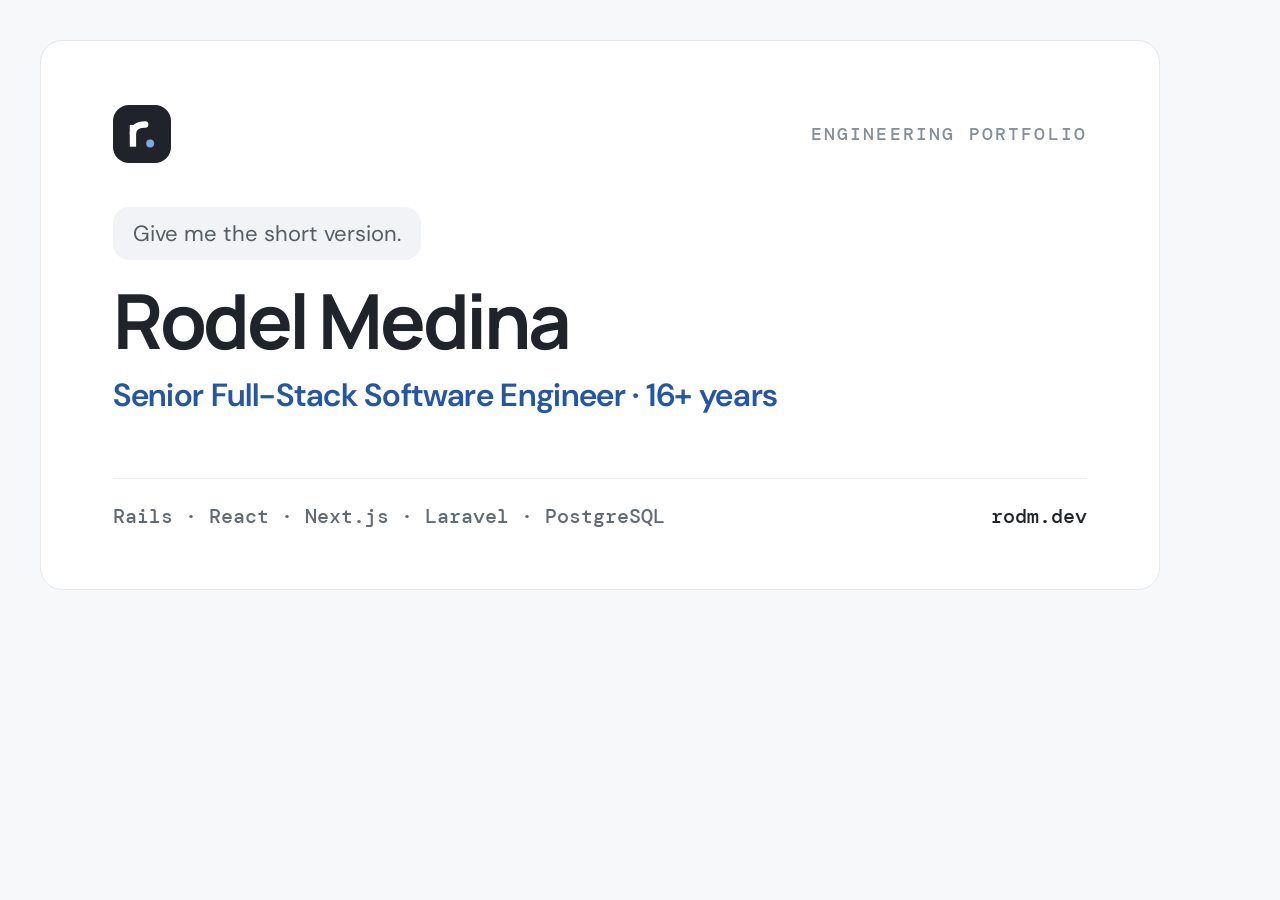
==== og/og-image.html @ d5e73b15 "Publish portfolio site Static conversation-style portfolio with case studies, career path, engineeri" ====
<!doctype html>
<html lang="en">
<head>
<meta charset="utf-8" />
<link href="https://fonts.googleapis.com/css2?family=DM+Mono:wght@400;500&family=DM+Sans:wght@400;500;600&family=Manrope:wght@600;700&display=swap" rel="stylesheet" />
<style>
  * { box-sizing: border-box; }
  html, body { margin: 0; width: 1200px; height: 630px; overflow: hidden; }
  body { position: relative; background: #f7f8fa; color: #20242a; font-family: 'DM Sans', Arial, sans-serif; }
  .frame { position: absolute; inset: 40px; padding: 64px 72px; border: 1px solid #e5e8ec; border-radius: 22px; background: #fff; }
  .top { display: flex; align-items: center; justify-content: space-between; }
  .mark { display: grid; place-items: center; width: 58px; height: 58px; border-radius: 16px; background: #20242a; color: #fff; font: 700 28px 'Manrope', sans-serif; letter-spacing: -.1em; }
  .label { color: #858d97; font: 500 18px 'DM Mono', monospace; letter-spacing: .12em; }
  .bubble { display: inline-block; margin-top: 44px; padding: 12px 20px; border-radius: 16px; background: #f1f3f6; color: #555d67; font-size: 22px; }
  h1 { margin: 22px 0 0; font: 700 76px/1.02 'Manrope', sans-serif; letter-spacing: -.045em; }
  .role { margin-top: 14px; color: #2456a4; font: 600 32px 'DM Sans', sans-serif; letter-spacing: -.01em; }
  .stack { position: absolute; left: 72px; right: 72px; bottom: 60px; display: flex; justify-content: space-between; align-items: center; padding-top: 24px; border-top: 1px solid #eceef1; color: #626a74; font: 500 20px 'DM Mono', monospace; }
  .stack b { color: #20242a; font-weight: 500; }
</style>
</head>
<body>
  <div class="frame">
    <div class="top"><div class="mark"><svg viewBox="0 0 64 64" width="58" height="58"><path d="M22 46V22" fill="none" stroke="#fff" stroke-width="7"/><path d="M22 31.5C22 25 27 21.5 35.5 21.5" fill="none" stroke="#fff" stroke-width="7" stroke-linecap="round"/><circle cx="41" cy="42.5" r="4.4" fill="#7fa6e6"/></svg></div><div class="label">ENGINEERING PORTFOLIO</div></div>
    <div class="bubble">Give me the short version.</div>
    <h1>Rodel Medina</h1>
    <div class="role">Senior Full-Stack Software Engineer · 16+ years</div>
    <div class="stack"><span>Rails · React · Next.js · Laravel · PostgreSQL</span><b>rodm.dev</b></div>
  </div>
</body>
</html>
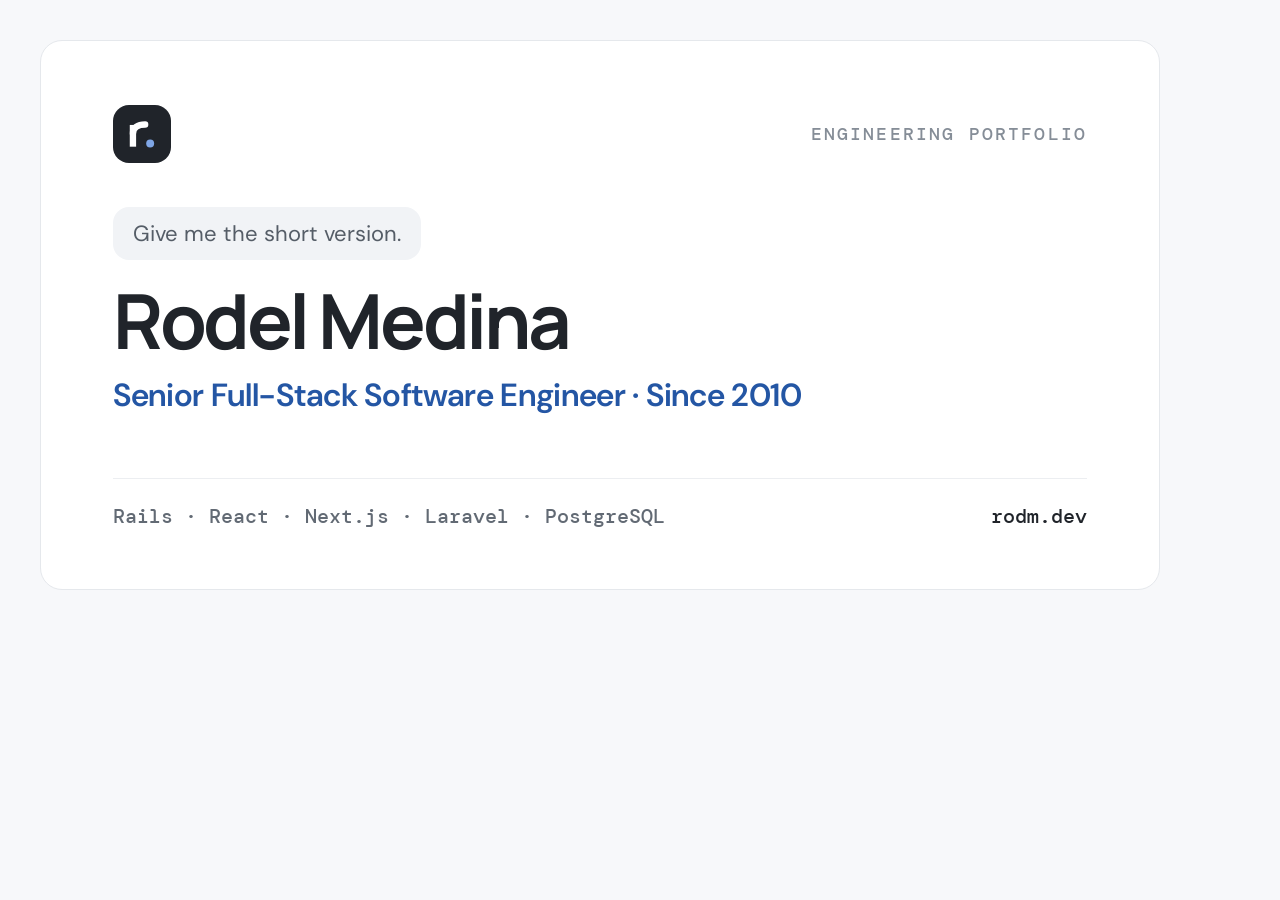
==== commit 43d8484d: "Say since 2010 instead of a year count Update the page copy, metadata, share image, and résumé so th" ====
--- a/og/og-image.html
+++ b/og/og-image.html
@@ -23,7 +23,7 @@
     <div class="top"><div class="mark"><svg viewBox="0 0 64 64" width="58" height="58"><path d="M22 46V22" fill="none" stroke="#fff" stroke-width="7"/><path d="M22 31.5C22 25 27 21.5 35.5 21.5" fill="none" stroke="#fff" stroke-width="7" stroke-linecap="round"/><circle cx="41" cy="42.5" r="4.4" fill="#7fa6e6"/></svg></div><div class="label">ENGINEERING PORTFOLIO</div></div>
     <div class="bubble">Give me the short version.</div>
     <h1>Rodel Medina</h1>
-    <div class="role">Senior Full-Stack Software Engineer · 16+ years</div>
+    <div class="role">Senior Full-Stack Software Engineer · Since 2010</div>
     <div class="stack"><span>Rails · React · Next.js · Laravel · PostgreSQL</span><b>rodm.dev</b></div>
   </div>
 </body>
